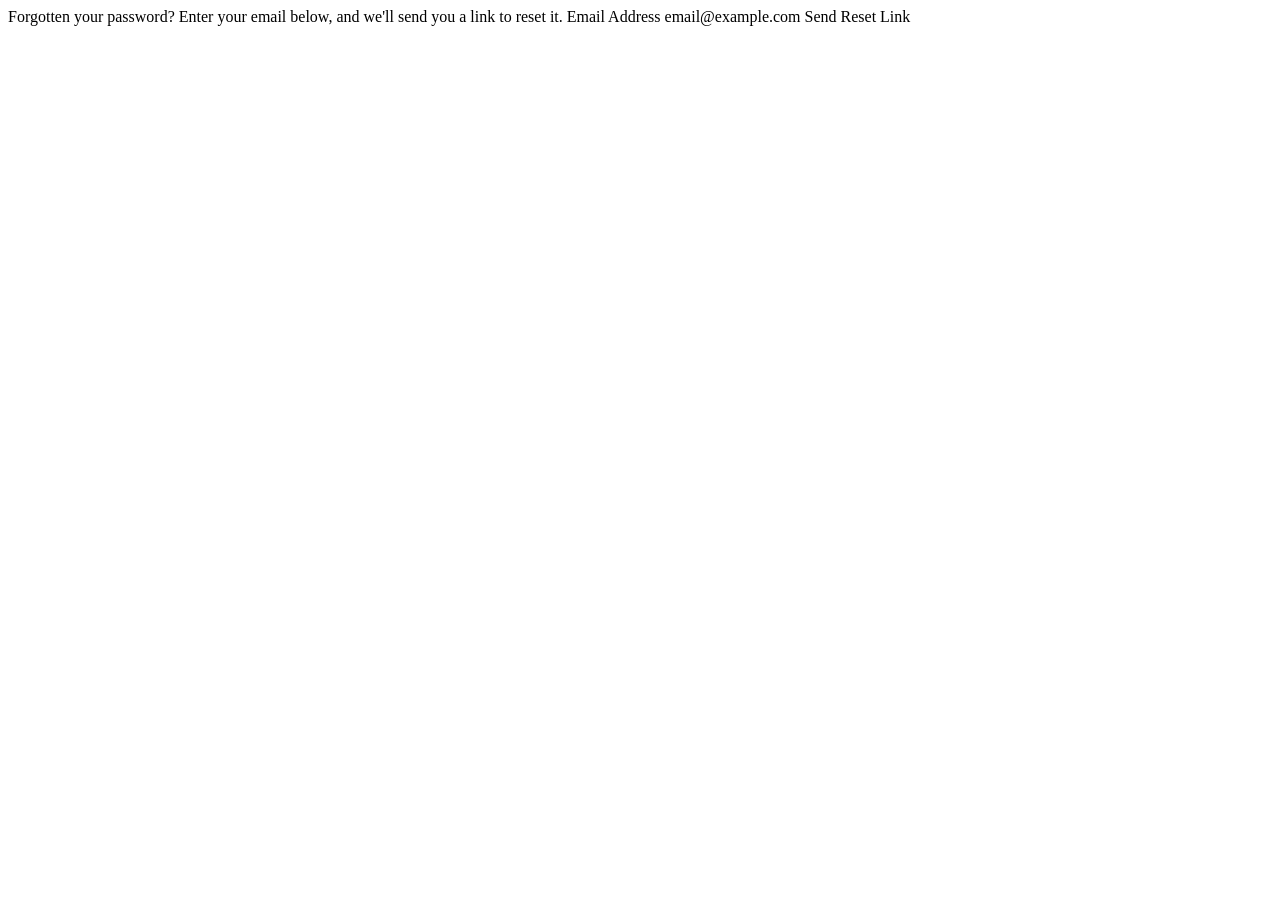
==== auth/forgot-password.html @ c67cafeb "feat: initialize note-taking web app Add initial project structure including authentication pages, m" ====
<!DOCTYPE html>
<html lang="en">
<head>
  <meta charset="UTF-8">
  <meta name="viewport" content="width=device-width, initial-scale=1.0">

  <link rel="icon" type="image/png" sizes="32x32" href="./assets/images/favicon-32x32.png">
  
  <title>Frontend Mentor | Note-taking web app</title>
</head>
<body>

  Forgotten your password?
  Enter your email below, and we'll send you a link to reset it.

  Email Address
  email@example.com

  Send Reset Link

</body>
</html>
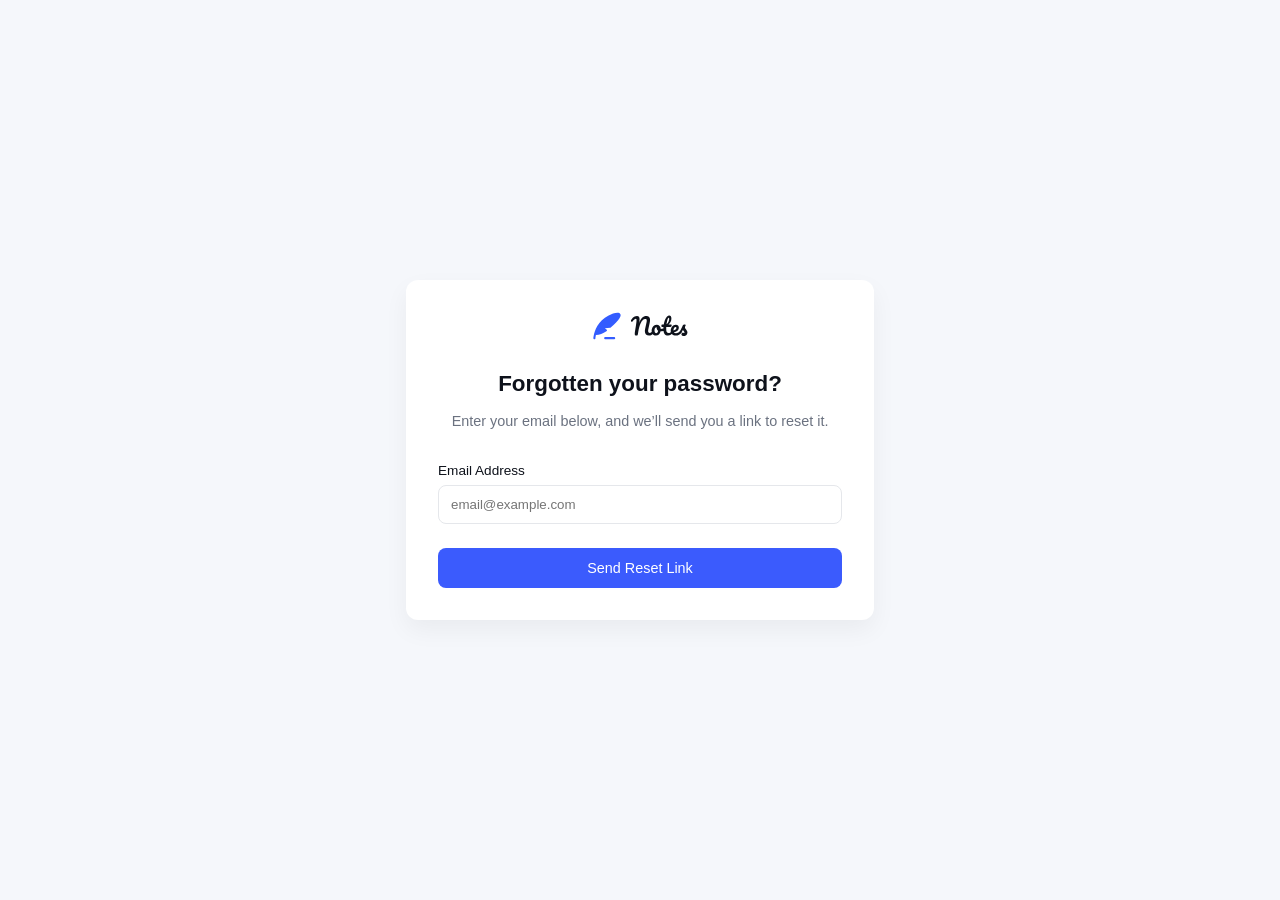
==== commit cf10d35c: "feat: introduce forget password files" ====
--- a/auth/forgot-password.html
+++ b/auth/forgot-password.html
@@ -1,22 +1,45 @@
 <!DOCTYPE html>
 <html lang="en">
-<head>
-  <meta charset="UTF-8">
-  <meta name="viewport" content="width=device-width, initial-scale=1.0">
+  <head>
+    <meta charset="UTF-8" />
+    <meta name="viewport" content="width=device-width, initial-scale=1.0" />
+    <title>Forgot Password | Notes</title>
+    <link rel="stylesheet" href="../css/main.css" />
+  </head>
+  <body class="forgot">
+    <div class="forgot__container">
+      <div class="forgot__card">
+        <div class="forgot__header">
+          <img
+            src="../assets/images/logo.svg"
+            alt="Notes Logo"
+            class="forgot__logo"
+          />
 
-  <link rel="icon" type="image/png" sizes="32x32" href="./assets/images/favicon-32x32.png">
-  
-  <title>Frontend Mentor | Note-taking web app</title>
-</head>
-<body>
+          <h1 class="forgot__title">Forgotten your password?</h1>
+          <p class="forgot__subtitle">
+            Enter your email below, and we’ll send you a link to reset it.
+          </p>
+        </div>
 
-  Forgotten your password?
-  Enter your email below, and we'll send you a link to reset it.
+        <form class="forgot__form" id="forgotForm">
+          <div class="forgot__field">
+            <label class="forgot__label">Email Address</label>
+            <input
+              type="email"
+              class="forgot__input"
+              placeholder="email@example.com"
+              required
+            />
+          </div>
 
-  Email Address
-  email@example.com
+          <button type="submit" class="forgot__button forgot__button--primary">
+            Send Reset Link
+          </button>
+        </form>
+      </div>
+    </div>
 
-  Send Reset Link
-
-</body>
-</html>+    <script src="scripts/main.js"></script>
+  </body>
+</html>
--- a/css/main.css
+++ b/css/main.css
@@ -0,0 +1,656 @@
+/* COLORS */
+/* Neutral Colors */
+/* Blue Colors */
+/* Green Colors */
+/* Red Colors */
+* {
+  box-sizing: border-box;
+}
+
+body {
+  margin: 0;
+  font-family: "Inter", "Noto Serif", sans-serif;
+  background: #f3f5f8;
+  color: #0e121b;
+}
+
+#app {
+  display: flex;
+  height: 100vh;
+  overflow: hidden;
+}
+
+main {
+  flex: 1;
+  padding: 1.5rem 0;
+  display: flex;
+  flex-direction: column;
+}
+
+.layout {
+  flex: 1;
+  display: grid;
+  grid-template-columns: 320px 1fr;
+  padding-top: 1rem;
+  border-top: solid 1px #cacfd8;
+}
+
+.search-bar {
+  display: flex;
+  justify-content: space-between;
+  width: 100%;
+  height: auto;
+  padding: 0.5rem 1rem;
+}
+
+.search-bar p {
+  font-size: 1rem;
+  color: #0e121b;
+  font-weight: 900;
+}
+
+.search-input {
+  width: 100%;
+  padding: 0.7rem 1rem;
+  border-radius: 10px;
+  border: none;
+  font-size: 0.95rem;
+  height: auto;
+  outline: none;
+  background: none;
+}
+
+.section-settings {
+  display: flex;
+  flex-direction: row;
+  gap: 0.5rem;
+  width: 30%;
+}
+
+.section-settings img {
+  cursor: pointer;
+  width: 24px;
+}
+
+.section-settings label {
+  display: flex;
+  border: 1px solid #cacfd8;
+  border-radius: 10px;
+  width: 100%;
+}
+
+@media (min-width: 768px) and (max-width: 1023px) {
+  .layout {
+    display: flex;
+    flex-direction: column;
+  }
+}
+@media (max-width: 767px) {
+  .layout {
+    display: flex;
+    flex-direction: column;
+  }
+}
+.sidebar {
+  width: 260px;
+  padding: 1.5rem;
+  border-right: 1px solid #e5e7eb;
+}
+.sidebar .menu {
+  list-style: none;
+  padding: 0;
+  margin: 0 0 2rem;
+}
+.sidebar .menu li {
+  padding: 0.6rem 0.8rem;
+  border-radius: 6px;
+  cursor: pointer;
+  font-weight: 500;
+  color: #374151;
+}
+.sidebar .menu li:hover {
+  background: #eef2ff;
+}
+.sidebar .menu li.active {
+  background: #335cff;
+  color: #ffffff;
+}
+.sidebar h4 {
+  margin-bottom: 0.5rem;
+  font-size: 0.85rem;
+  color: #6b7280;
+  text-transform: uppercase;
+}
+.sidebar .tags {
+  display: flex;
+  flex-direction: column;
+  flex-wrap: wrap;
+  gap: 0.5rem;
+}
+.sidebar .tags .tag {
+  display: flex;
+  align-items: center;
+  gap: 0.5rem;
+  padding: 0.3rem 0.6rem;
+  border-radius: 6px;
+  font-size: 0.75rem;
+  cursor: pointer;
+}
+.sidebar .tags .tag-icon {
+  align-self: flex-end;
+}
+.sidebar .tags .tag:hover {
+  background: #e5e7eb;
+}
+.sidebar .tags span:hover {
+  background: #335cff;
+  color: #ffffff;
+}
+
+@media (min-width: 768px) and (max-width: 1023px) {
+  .sidebar {
+    display: none;
+  }
+}
+.show-sidebar-tablet .sidebar {
+  display: block !important;
+  width: 100%;
+  position: fixed;
+  top: 0;
+  left: 0;
+  height: 100vh;
+  z-index: 1001;
+  background: #f3f5f8;
+}
+
+.notes-list {
+  display: flex;
+  flex-direction: column;
+  justify-content: flex-start;
+  width: 100%;
+  height: 100vh;
+  padding: 0 1.5rem;
+  overflow-y: auto;
+  border-right: 1px solid #cacfd8;
+  scrollbar-width: none;
+}
+.notes-list #create-note {
+  padding: 1rem;
+  position: sticky;
+  top: 0;
+}
+.notes-list .note-card {
+  padding: 0.75rem;
+  border-radius: 10px;
+  cursor: pointer;
+  margin-top: 0.5rem;
+  transition: background 0.2s ease;
+}
+.notes-list .note-card h4 {
+  margin: 0 0 0.3rem;
+  font-size: 0.95rem;
+}
+.notes-list .note-card small {
+  color: #6b7280;
+  font-size: 0.7rem;
+}
+.notes-list .note-card .tags {
+  margin-bottom: 0.3rem;
+}
+.notes-list .note-card .tags span {
+  font-size: 0.65rem;
+  background: #e5e7eb;
+  padding: 0.2rem 0.4rem;
+  border-radius: 6px;
+  margin-right: 0.3rem;
+}
+.notes-list .note-card:hover {
+  background: #f8fafc;
+}
+.notes-list .note-card.active {
+  background: #eef2ff;
+  border-left: 4px solid #335cff;
+}
+
+@media (min-width: 768px) and (max-width: 1023px) {
+  .notes-list {
+    border-right: none;
+    border-bottom: 1px solid #cacfd8;
+  }
+}
+.note-view-container {
+  width: 100%;
+  display: flex;
+}
+
+.note-view {
+  padding: 1.5rem;
+  display: flex;
+  flex-direction: column;
+  gap: 1rem;
+  width: 70%;
+  border-right: 1px solid #cacfd8;
+}
+.note-view.empty {
+  display: flex;
+  align-items: center;
+  justify-content: center;
+  color: #6b7280;
+  font-size: 0.95rem;
+}
+.note-view .top-note {
+  display: flex;
+  flex-direction: column;
+  gap: 1rem;
+  height: 80%;
+}
+.note-view input,
+.note-view textarea {
+  width: 100%;
+  padding: 0.6rem 0.8rem;
+  border: none;
+  font-size: 0.9rem;
+  background: none;
+}
+.note-view input:focus,
+.note-view textarea:focus {
+  outline: none;
+  border-color: #335cff;
+}
+.note-view #note-title::placeholder {
+  font-size: 1.2rem;
+  font-weight: 900;
+  margin-bottom: 0.5rem;
+  color: #0e121b;
+}
+.note-view .note-tags {
+  display: flex;
+  gap: 3rem;
+}
+.note-view .label-with-icon {
+  display: flex;
+  align-items: center;
+  gap: 0.5rem;
+  font-size: 0.85rem;
+  color: #374151;
+  margin-right: 0.5rem;
+}
+.note-view textarea {
+  resize: none;
+  height: 90%;
+  line-height: 1.6;
+  scrollbar-width: none;
+  background: none;
+}
+.note-view small {
+  display: flex;
+  align-items: center;
+  gap: 0.5rem;
+}
+.note-view small span {
+  padding-left: 1.3rem;
+}
+.note-view .spacer {
+  background: #cacfd8;
+  width: 100%;
+  height: 1px;
+}
+.note-view .actions {
+  display: flex;
+  gap: 0.5rem;
+}
+
+.right-side-bar {
+  width: 30%;
+  padding: 1rem;
+  display: flex;
+}
+.right-side-bar .side-actions {
+  display: flex;
+  flex-direction: column;
+  gap: 1rem;
+}
+.right-side-bar .btn {
+  display: flex;
+  gap: 0.5rem;
+  border-radius: 10px;
+  border: 1px solid gold;
+}
+
+@media (min-width: 768px) and (max-width: 1023px) {
+  .note-view-container {
+    flex-direction: column;
+    height: 80vw;
+  }
+}
+.note-view {
+  width: 100%;
+  border-right: none;
+  border-bottom: 1px solid #cacfd8;
+}
+
+.note-view .top-note {
+  height: 80vw;
+}
+
+.right-side-bar {
+  width: 100%;
+  flex-direction: row;
+  justify-content: center;
+}
+
+@media (max-width: 767px) {
+  .note-view-container {
+    height: 80vw;
+  }
+  .note-view .top-note {
+    height: 80vw;
+  }
+}
+.btn {
+  padding: 0.55rem 1rem;
+  border-radius: 10px;
+  border: none;
+  cursor: pointer;
+  font-size: 0.85rem;
+  font-weight: 500;
+}
+.btn--primary {
+  background: #335cff;
+  color: #ffffff;
+}
+.btn--secondary {
+  background: #e5e7eb;
+  color: #111827;
+}
+.btn--danger {
+  background: #ef4444;
+  color: #ffffff;
+}
+.btn--ghost {
+  background: transparent;
+  color: #6b7280;
+}
+.btn:hover {
+  opacity: 0.9;
+}
+
+.bottom-nav {
+  display: none;
+  position: fixed;
+  bottom: 0;
+  left: 0;
+  right: 0;
+  background: #f3f5f8;
+  border-top: 1px solid #cacfd8;
+  padding: 0.5rem;
+  z-index: 1002;
+}
+.bottom-nav .nav-buttons {
+  display: flex;
+  justify-content: space-around;
+  align-items: center;
+}
+.bottom-nav .nav-btn {
+  display: flex;
+  flex-direction: column;
+  align-items: center;
+  gap: 0.25rem;
+  padding: 0.5rem;
+  border: none;
+  background: none;
+  color: #0e121b;
+  font-size: 0.75rem;
+  cursor: pointer;
+  border-radius: 6px;
+  transition: background 0.2s;
+}
+.bottom-nav .nav-btn img {
+  width: 20px;
+  height: 20px;
+}
+.bottom-nav .nav-btn.active {
+  color: #335cff;
+}
+.bottom-nav .nav-btn:hover {
+  background: #f8fafc;
+}
+.bottom-nav .tags-popup {
+  position: absolute;
+  bottom: 100%;
+  left: 0;
+  right: 0;
+  background: #f3f5f8;
+  border: 1px solid #cacfd8;
+  border-bottom: none;
+  padding: 0.5rem;
+  display: flex;
+  flex-wrap: wrap;
+  gap: 0.5rem;
+  max-height: 200px;
+  overflow-y: auto;
+}
+.bottom-nav .tag-item {
+  padding: 0.25rem 0.5rem;
+  border: 1px solid #cacfd8;
+  border-radius: 6px;
+  background: none;
+  cursor: pointer;
+  font-size: 0.75rem;
+}
+.bottom-nav .tag-item:hover {
+  background: #eef2ff;
+}
+
+@media (max-width: 1023px) {
+  .bottom-nav {
+    display: block;
+  }
+}
+* {
+  box-sizing: border-box;
+  font-family: "Inter", sans-serif;
+}
+
+.login {
+  background-color: #f3f5f8;
+  min-height: 100vh;
+  display: flex;
+  justify-content: center;
+  align-items: center;
+}
+.login__container {
+  width: 100%;
+  max-width: 500px;
+  padding: 1rem;
+}
+.login__card {
+  background: #fff;
+  padding: 2rem;
+  border-radius: 12px;
+  box-shadow: 0 10px 25px rgba(0, 0, 0, 0.05);
+}
+.login__header {
+  text-align: center;
+  margin-bottom: 2rem;
+}
+.login__logo {
+  margin-bottom: 0.5rem;
+}
+.login__title {
+  margin: 0;
+  font-size: 1.5rem;
+}
+.login__subtitle {
+  color: #6b7280;
+  font-size: 0.9rem;
+}
+.login__field {
+  margin-bottom: 1.2rem;
+}
+.login__label {
+  display: block;
+  font-size: 0.85rem;
+  margin-bottom: 0.4rem;
+}
+.login__input {
+  width: 100%;
+  padding: 0.7rem 0.75rem;
+  border-radius: 8px;
+  border: 1px solid #cacfd8;
+  outline: none;
+}
+.login__input:focus {
+  border-color: red;
+}
+.login__password-header {
+  display: flex;
+  justify-content: space-between;
+  align-items: center;
+}
+.login__forgot {
+  font-size: 0.8rem;
+  color: #3b5bfd;
+  text-decoration: none;
+}
+.login__password-wrapper {
+  position: relative;
+}
+.login__toggle {
+  position: absolute;
+  right: 10px;
+  top: 50%;
+  transform: translateY(-50%);
+  background: none;
+  border: none;
+  cursor: pointer;
+  font-size: 1rem;
+}
+.login__button {
+  width: 100%;
+  padding: 0.75rem;
+  border-radius: 8px;
+  border: 1px solid #e5e7eb;
+  cursor: pointer;
+  font-size: 0.9rem;
+  margin-bottom: 1rem;
+}
+.login__button--primary {
+  background-color: #3b5bfd;
+  color: #fff;
+  border: none;
+}
+.login__button--google {
+  display: flex;
+  align-items: center;
+  justify-content: center;
+  gap: 0.5rem;
+  background: #fff;
+}
+.login__google-icon {
+  font-weight: bold;
+}
+.login__divider {
+  text-align: center;
+  margin: 0.2rem 0;
+  font-size: 0.8rem;
+  background: #cacfd8;
+}
+.login__divider span {
+  background: #f5f7fb;
+  padding: 0 0.5rem;
+  position: relative;
+  top: -0.7rem;
+}
+.login__divider::before {
+  content: "";
+  display: block;
+  border-top: 1px solid #e5e7eb;
+  width: 100%;
+  position: relative;
+  top: -0.5rem;
+  z-index: -1;
+}
+.login__divider__down {
+  text-align: center;
+  margin: 1.5rem 0;
+  font-size: 0.8rem;
+  color: #6b7280;
+}
+.login__footer {
+  text-align: center;
+  font-size: 0.85rem;
+}
+.login__signup {
+  color: #3b5bfd;
+  text-decoration: none;
+  font-weight: 500;
+}
+
+.forgot {
+  min-height: 100vh;
+  background-color: #f5f7fb;
+  display: flex;
+  justify-content: center;
+  align-items: center;
+}
+.forgot__container {
+  width: 100%;
+  max-width: 500px;
+  padding: 1rem;
+}
+.forgot__card {
+  background: #fff;
+  padding: 2rem;
+  border-radius: 12px;
+  box-shadow: 0 10px 25px rgba(0, 0, 0, 0.05);
+  text-align: center;
+}
+.forgot__header {
+  margin-bottom: 2rem;
+}
+.forgot__logo {
+  margin-bottom: 0.75rem;
+}
+.forgot__title {
+  font-size: 1.4rem;
+  margin-bottom: 0.5rem;
+}
+.forgot__subtitle {
+  font-size: 0.9rem;
+  color: #6b7280;
+  line-height: 1.4;
+}
+.forgot__field {
+  margin-bottom: 1.5rem;
+  text-align: left;
+}
+.forgot__label {
+  display: block;
+  font-size: 0.85rem;
+  margin-bottom: 0.4rem;
+}
+.forgot__input {
+  width: 100%;
+  padding: 0.7rem 0.75rem;
+  border-radius: 8px;
+  border: 1px solid #e5e7eb;
+  outline: none;
+}
+.forgot__input:focus {
+  border-color: #3b5bfd;
+}
+.forgot__button {
+  width: 100%;
+  padding: 0.75rem;
+  border-radius: 8px;
+  font-size: 0.9rem;
+  cursor: pointer;
+  border: none;
+}
+.forgot__button--primary {
+  background-color: #3b5bfd;
+  color: #fff;
+}
+
+/*# sourceMappingURL=main.css.map */
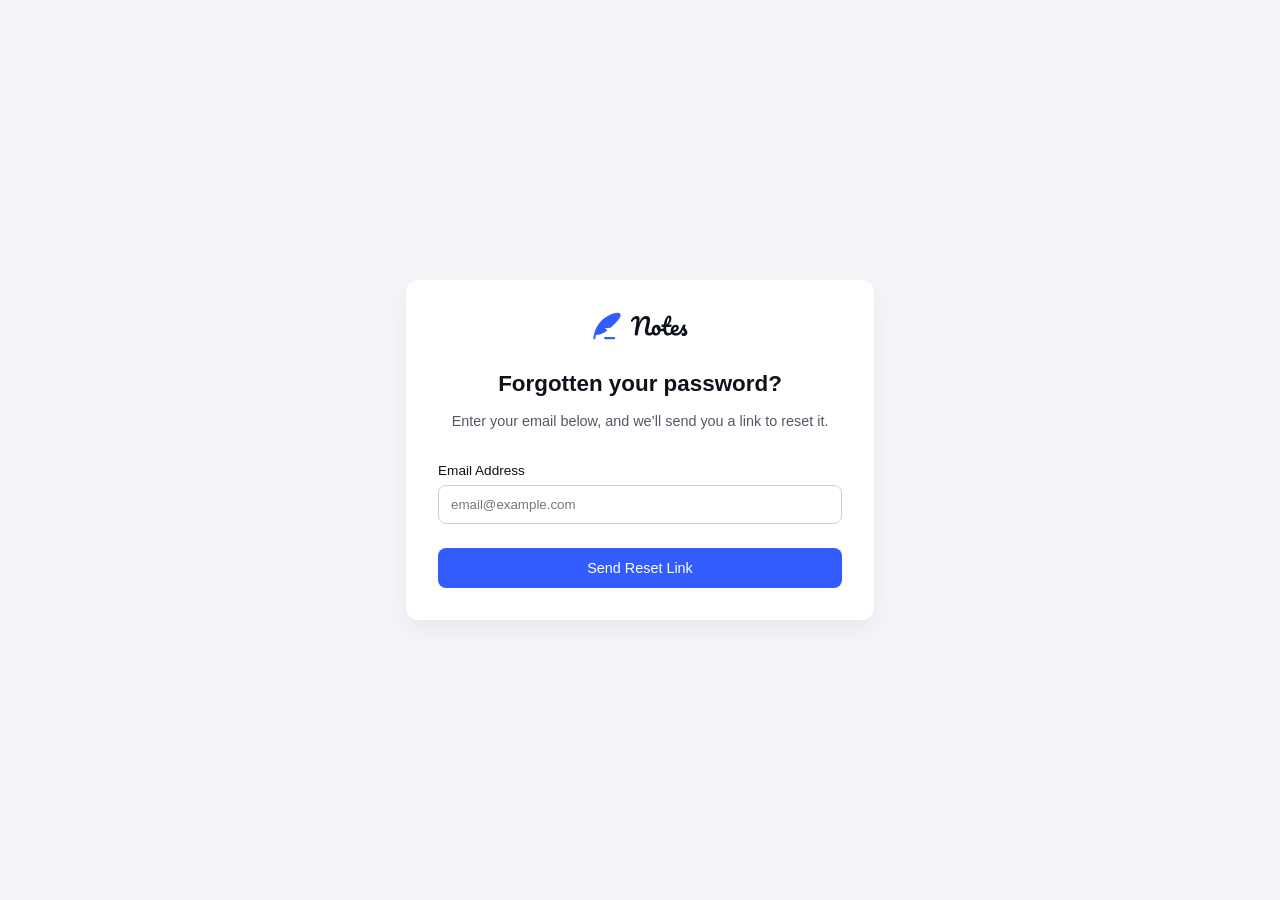
==== commit 39f15a4e: "feat: introduce reset-password html and css files" ====
--- a/auth/forgot-password.html
+++ b/auth/forgot-password.html
@@ -39,7 +39,5 @@
         </form>
       </div>
     </div>
-
-    <script src="scripts/main.js"></script>
   </body>
 </html>
--- a/css/main.css
+++ b/css/main.css
@@ -482,7 +482,7 @@
   font-size: 1.5rem;
 }
 .login__subtitle {
-  color: #6b7280;
+  color: #525866;
   font-size: 0.9rem;
 }
 .login__field {
@@ -510,7 +510,7 @@
 }
 .login__forgot {
   font-size: 0.8rem;
-  color: #3b5bfd;
+  color: #335cff;
   text-decoration: none;
 }
 .login__password-wrapper {
@@ -536,7 +536,7 @@
   margin-bottom: 1rem;
 }
 .login__button--primary {
-  background-color: #3b5bfd;
+  background-color: #335cff;
   color: #fff;
   border: none;
 }
@@ -565,7 +565,7 @@
 .login__divider::before {
   content: "";
   display: block;
-  border-top: 1px solid #e5e7eb;
+  border-top: 1px solid #cacfd8;
   width: 100%;
   position: relative;
   top: -0.5rem;
@@ -575,21 +575,21 @@
   text-align: center;
   margin: 1.5rem 0;
   font-size: 0.8rem;
-  color: #6b7280;
+  color: #cacfd8;
 }
 .login__footer {
   text-align: center;
   font-size: 0.85rem;
 }
 .login__signup {
-  color: #3b5bfd;
+  color: #335cff;
   text-decoration: none;
   font-weight: 500;
 }
 
 .forgot {
   min-height: 100vh;
-  background-color: #f5f7fb;
+  background-color: #f3f5f8;
   display: flex;
   justify-content: center;
   align-items: center;
@@ -618,7 +618,7 @@
 }
 .forgot__subtitle {
   font-size: 0.9rem;
-  color: #6b7280;
+  color: #525866;
   line-height: 1.4;
 }
 .forgot__field {
@@ -634,11 +634,11 @@
   width: 100%;
   padding: 0.7rem 0.75rem;
   border-radius: 8px;
-  border: 1px solid #e5e7eb;
+  border: 1px solid #cacfd8;
   outline: none;
 }
 .forgot__input:focus {
-  border-color: #3b5bfd;
+  border-color: #335cff;
 }
 .forgot__button {
   width: 100%;
@@ -649,8 +649,100 @@
   border: none;
 }
 .forgot__button--primary {
-  background-color: #3b5bfd;
+  background-color: #335cff;
   color: #fff;
 }
 
+.reset {
+  min-height: 100vh;
+  background-color: #f3f5f8;
+  display: flex;
+  align-items: center;
+  justify-content: center;
+}
+.reset__container {
+  width: 100%;
+  max-width: 500px;
+  padding: 1rem;
+}
+.reset__card {
+  background: #fff;
+  padding: 2rem;
+  border-radius: 12px;
+  box-shadow: 0 10px 25px rgba(0, 0, 0, 0.05);
+}
+.reset__header {
+  text-align: center;
+  margin-bottom: 2rem;
+}
+.reset__logo {
+  margin-bottom: 0.75rem;
+}
+.reset__title {
+  font-size: 1.4rem;
+  margin-bottom: 0.4rem;
+}
+.reset__subtitle {
+  font-size: 0.9rem;
+  color: #525866;
+}
+.reset__field {
+  margin-bottom: 1.4rem;
+}
+.reset__label {
+  display: block;
+  font-size: 0.85rem;
+  margin-bottom: 0.4rem;
+}
+.reset__input-wrapper {
+  position: relative;
+}
+.reset__input {
+  width: 100%;
+  padding: 0.7rem 0.75rem;
+  border-radius: 8px;
+  border: 1px solid #cacfd8;
+  outline: none;
+}
+.reset__input:focus {
+  border-color: #335cff;
+}
+.reset__input--error {
+  border-color: #ef4444;
+}
+.reset__toggle {
+  position: absolute;
+  top: 50%;
+  right: 10px;
+  transform: translateY(-50%);
+  background: none;
+  border: none;
+  cursor: pointer;
+}
+.reset__hint {
+  font-size: 0.75rem;
+  color: #525866;
+  margin-top: 0.4rem;
+  display: flex;
+  align-items: center;
+  gap: 0.3rem;
+}
+.reset__hint img {
+  width: 20px;
+  filter: brightness(0) saturate(100%) invert(34%) sepia(9%) saturate(392%)
+    hue-rotate(314deg) brightness(96%) contrast(88%);
+}
+.reset__button {
+  width: 100%;
+  padding: 0.75rem;
+  border-radius: 8px;
+  font-size: 0.9rem;
+  border: none;
+  cursor: pointer;
+}
+.reset__button--primary {
+  background-color: #335cff;
+  color: #fff;
+}
+
 /*# sourceMappingURL=main.css.map */
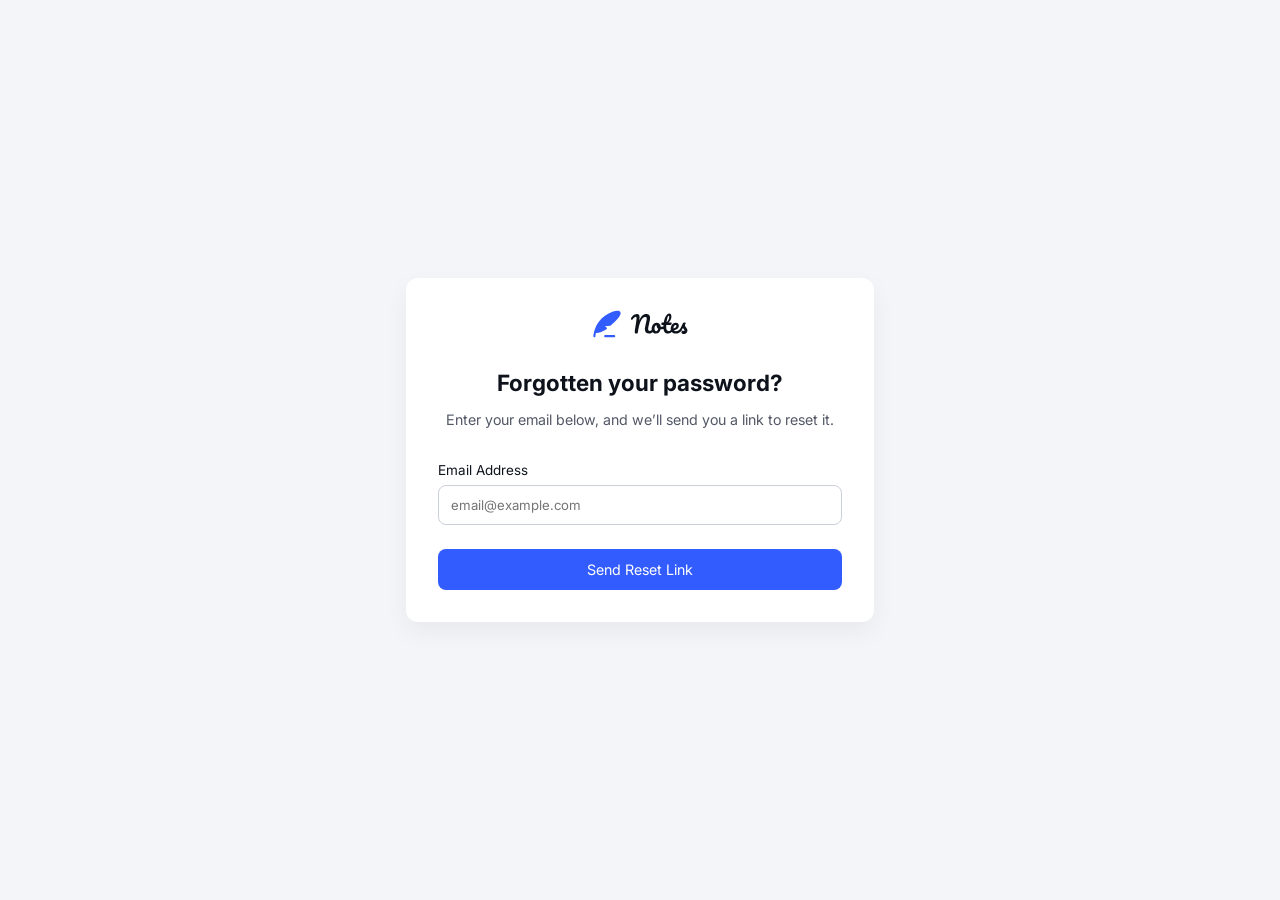
==== commit 0ab05024: "feat: implement theme management and logo updates - Add theme management functionality for authentic" ====
--- a/auth/forgot-password.html
+++ b/auth/forgot-password.html
@@ -5,6 +5,7 @@
     <meta name="viewport" content="width=device-width, initial-scale=1.0" />
     <title>Forgot Password | Notes</title>
     <link rel="stylesheet" href="../css/main.css" />
+    <script src="./script/auth.js" defer></script>
   </head>
   <body class="forgot">
     <div class="forgot__container">
--- a/css/main.css
+++ b/css/main.css
@@ -1,17 +1,197 @@
+@font-face {
+  font-family: "Inter";
+  src: url(../assets/fonts/inter/static/Inter_18pt-Regular.ttf) format("truetype");
+  font-weight: 400;
+  font-style: normal;
+  font-display: swap;
+}
+@font-face {
+  font-family: "Inter";
+  src: url(../assets/fonts/inter/static/Inter_18pt-Medium.ttf) format("truetype");
+  font-weight: 500;
+  font-style: normal;
+  font-display: swap;
+}
+@font-face {
+  font-family: "Inter";
+  src: url(../assets/fonts/inter/static/Inter_18pt-SemiBold.ttf) format("truetype");
+  font-weight: 600;
+  font-style: normal;
+  font-display: swap;
+}
+@font-face {
+  font-family: "Inter";
+  src: url(../assets/fonts/inter/static/Inter_18pt-Bold.ttf) format("truetype");
+  font-weight: 700;
+  font-style: normal;
+  font-display: swap;
+}
+@font-face {
+  font-family: "Noto Serif";
+  src: url(../assets/fonts/noto-serif/static/NotoSerif-Regular.ttf) format("truetype");
+  font-weight: 400;
+  font-style: normal;
+  font-display: swap;
+}
+@font-face {
+  font-family: "Noto Serif";
+  src: url(../assets/fonts/noto-serif/static/NotoSerif-Medium.ttf) format("truetype");
+  font-weight: 500;
+  font-style: normal;
+  font-display: swap;
+}
+@font-face {
+  font-family: "Noto Serif";
+  src: url(../assets/fonts/noto-serif/static/NotoSerif-SemiBold.ttf) format("truetype");
+  font-weight: 600;
+  font-style: normal;
+  font-display: swap;
+}
+@font-face {
+  font-family: "Noto Serif";
+  src: url(../assets/fonts/noto-serif/static/NotoSerif-Bold.ttf) format("truetype");
+  font-weight: 700;
+  font-style: normal;
+  font-display: swap;
+}
+@font-face {
+  font-family: "Source Code Pro";
+  src: url(../assets/fonts/source-code-pro/static/SourceCodePro-Regular.ttf) format("truetype");
+  font-weight: 400;
+  font-style: normal;
+  font-display: swap;
+}
+@font-face {
+  font-family: "Source Code Pro";
+  src: url(../assets/fonts/source-code-pro/static/SourceCodePro-Medium.ttf) format("truetype");
+  font-weight: 500;
+  font-style: normal;
+  font-display: swap;
+}
+@font-face {
+  font-family: "Source Code Pro";
+  src: url(../assets/fonts/source-code-pro/static/SourceCodePro-SemiBold.ttf) format("truetype");
+  font-weight: 600;
+  font-style: normal;
+  font-display: swap;
+}
+@font-face {
+  font-family: "Source Code Pro";
+  src: url(../assets/fonts/source-code-pro/static/SourceCodePro-Bold.ttf) format("truetype");
+  font-weight: 700;
+  font-style: normal;
+  font-display: swap;
+}
 /* COLORS */
 /* Neutral Colors */
 /* Blue Colors */
 /* Green Colors */
 /* Red Colors */
+:root {
+  --color-background: #f3f5f8;
+  --color-foreground: #0e121b;
+  --color-border: #cacfd8;
+  --color-border-light: #e0e4ea;
+  --color-active-border: #0e121b;
+  --color-hover: #f5f7fa;
+  --color-primary: #335cff;
+  --color-primary-hover: #2547d0;
+  --color-ring: #99a0ae;
+  --color-separator: #e0e4ea;
+  --color-surface: #ffffff;
+  --icon-invert: 0;
+}
+
+[data-theme=light],
+html[data-theme=light] {
+  --color-background: #f3f5f8;
+  --color-foreground: #0e121b;
+  --color-border: #cacfd8;
+  --color-border-light: #e0e4ea;
+  --color-active-border: #0e121b;
+  --color-hover: #f5f7fa;
+  --color-primary: #335cff;
+  --color-primary-hover: #2547d0;
+  --color-ring: #99a0ae;
+  --color-separator: #e0e4ea;
+  --color-surface: #ffffff;
+  --icon-invert: 0;
+}
+
+[data-theme=dark],
+html[data-theme=dark] {
+  --color-background: #191b25;
+  --color-foreground: #ffffff;
+  --color-border: #525866;
+  --color-border-light: #2b303b;
+  --color-active-border: #ffffff;
+  --color-hover: #232530;
+  --color-primary: #335cff;
+  --color-primary-hover: #2547d0;
+  --color-ring: #525866;
+  --color-separator: #2b303b;
+  --color-surface: #232530;
+  --icon-invert: 1;
+}
+
+[data-theme=system],
+html[data-theme=system] {
+  --color-background: #f3f5f8;
+  --color-foreground: #0e121b;
+  --color-border: #cacfd8;
+  --color-border-light: #e0e4ea;
+  --color-active-border: #0e121b;
+  --color-hover: #f5f7fa;
+  --color-primary: #335cff;
+  --color-primary-hover: #2547d0;
+  --color-ring: #99a0ae;
+  --color-separator: #e0e4ea;
+  --color-surface: #ffffff;
+  --icon-invert: 0;
+}
+@media (prefers-color-scheme: dark) {
+  [data-theme=system],
+  html[data-theme=system] {
+    --color-background: #191b25;
+    --color-foreground: #ffffff;
+    --color-border: #525866;
+    --color-border-light: #2b303b;
+    --color-active-border: #ffffff;
+    --color-hover: #232530;
+    --color-primary: #335cff;
+    --color-primary-hover: #2547d0;
+    --color-ring: #525866;
+    --color-separator: #2b303b;
+    --color-surface: #232530;
+    --icon-invert: 1;
+  }
+}
+
 * {
   box-sizing: border-box;
 }
 
 body {
   margin: 0;
-  font-family: "Inter", "Noto Serif", sans-serif;
-  background: #f3f5f8;
-  color: #0e121b;
+  font-family: "Inter", sans-serif;
+  background-color: var(--color-background);
+  color: var(--color-foreground);
+  transition: background-color 0.3s ease, color 0.3s ease;
+}
+
+html[data-font=Inter] *,
+html[data-font=Inter] {
+  font-family: "Inter", sans-serif !important;
+}
+
+html[data-font="Noto Serif"] *,
+html[data-font="Noto Serif"] {
+  font-family: "Noto Serif", serif !important;
+}
+
+html[data-font="Source Code Pro"] *,
+html[data-font="Source Code Pro"] {
+  font-family: "Source Code Pro", monospace !important;
 }
 
 #app {
@@ -32,7 +212,14 @@
   display: grid;
   grid-template-columns: 320px 1fr;
   padding-top: 1rem;
-  border-top: solid 1px #cacfd8;
+  border-top: solid 1px var(--color-border);
+  overflow-y: auto;
+}
+
+.layout:has(.settings) {
+  grid-template-columns: 1fr;
+  padding: 0;
+  border-top: none;
 }
 
 .search-bar {
@@ -45,19 +232,21 @@
 
 .search-bar p {
   font-size: 1rem;
-  color: #0e121b;
+  color: var(--color-foreground);
   font-weight: 900;
 }
 
 .search-input {
   width: 100%;
-  padding: 0.7rem 1rem;
   border-radius: 10px;
   border: none;
   font-size: 0.95rem;
   height: auto;
   outline: none;
-  background: none;
+  background: transparent;
+}
+.search-input:focus {
+  outline: none;
 }
 
 .section-settings {
@@ -70,11 +259,32 @@
 .section-settings img {
   cursor: pointer;
   width: 24px;
+  filter: brightness(0) saturate(100%) invert(var(--icon-invert, 0));
+  transition: filter 0.3s ease;
+}
+
+.logo,
+.login__logo,
+.forgot__logo,
+.reset__logo {
+  transition: opacity 0.3s ease;
+  filter: none !important;
+}
+
+img[src$=".svg"]:not(.logo):not([class*=logo]),
+img[src*=icon-]:not(.logo):not([class*=logo]) {
+  filter: brightness(0) saturate(100%) invert(var(--icon-invert, 0));
+  transition: filter 0.3s ease;
+}
+
+.search-bar img:not(.logo):not([class*=logo]) {
+  filter: brightness(0) saturate(100%) invert(var(--icon-invert, 0));
+  transition: filter 0.3s ease;
 }
 
 .section-settings label {
   display: flex;
-  border: 1px solid #cacfd8;
+  border: 1px solid var(--color-border);
   border-radius: 10px;
   width: 100%;
 }
@@ -94,7 +304,16 @@
 .sidebar {
   width: 260px;
   padding: 1.5rem;
-  border-right: 1px solid #e5e7eb;
+  border-right: 1px solid var(--color-border-light);
+  background-color: var(--color-background);
+}
+.sidebar .logo {
+  transition: opacity 0.3s ease;
+  filter: none !important;
+}
+.sidebar .tag-icon {
+  filter: brightness(0) saturate(100%) invert(var(--icon-invert, 0));
+  transition: filter 0.3s ease;
 }
 .sidebar .menu {
   list-style: none;
@@ -106,19 +325,21 @@
   border-radius: 6px;
   cursor: pointer;
   font-weight: 500;
-  color: #374151;
+  color: var(--color-foreground);
+  transition: background-color 0.2s ease;
 }
 .sidebar .menu li:hover {
-  background: #eef2ff;
+  background: var(--color-hover);
 }
 .sidebar .menu li.active {
-  background: #335cff;
-  color: #ffffff;
+  background: var(--color-primary);
+  color: var(--color-surface);
 }
 .sidebar h4 {
   margin-bottom: 0.5rem;
   font-size: 0.85rem;
-  color: #6b7280;
+  color: var(--color-foreground);
+  opacity: 0.7;
   text-transform: uppercase;
 }
 .sidebar .tags {
@@ -135,16 +356,17 @@
   border-radius: 6px;
   font-size: 0.75rem;
   cursor: pointer;
+  color: var(--color-foreground);
 }
 .sidebar .tags .tag-icon {
   align-self: flex-end;
 }
 .sidebar .tags .tag:hover {
-  background: #e5e7eb;
+  background: var(--color-hover);
 }
 .sidebar .tags span:hover {
-  background: #335cff;
-  color: #ffffff;
+  background: var(--color-primary);
+  color: var(--color-surface);
 }
 
 @media (min-width: 768px) and (max-width: 1023px) {
@@ -160,7 +382,7 @@
   left: 0;
   height: 100vh;
   z-index: 1001;
-  background: #f3f5f8;
+  background: var(--color-background);
 }
 
 .notes-list {
@@ -171,8 +393,9 @@
   height: 100vh;
   padding: 0 1.5rem;
   overflow-y: auto;
-  border-right: 1px solid #cacfd8;
+  border-right: 1px solid var(--color-border);
   scrollbar-width: none;
+  background-color: var(--color-background);
 }
 .notes-list #create-note {
   padding: 1rem;
@@ -184,14 +407,17 @@
   border-radius: 10px;
   cursor: pointer;
   margin-top: 0.5rem;
-  transition: background 0.2s ease;
+  transition: background-color 0.2s ease;
+  color: var(--color-foreground);
 }
 .notes-list .note-card h4 {
   margin: 0 0 0.3rem;
   font-size: 0.95rem;
+  color: var(--color-foreground);
 }
 .notes-list .note-card small {
-  color: #6b7280;
+  color: var(--color-foreground);
+  opacity: 0.6;
   font-size: 0.7rem;
 }
 .notes-list .note-card .tags {
@@ -199,23 +425,24 @@
 }
 .notes-list .note-card .tags span {
   font-size: 0.65rem;
-  background: #e5e7eb;
+  background: var(--color-separator);
+  color: var(--color-foreground);
   padding: 0.2rem 0.4rem;
   border-radius: 6px;
   margin-right: 0.3rem;
 }
 .notes-list .note-card:hover {
-  background: #f8fafc;
+  background: var(--color-hover);
 }
 .notes-list .note-card.active {
-  background: #eef2ff;
-  border-left: 4px solid #335cff;
+  background: var(--color-hover);
+  border-left: 4px solid var(--color-primary);
 }
 
 @media (min-width: 768px) and (max-width: 1023px) {
   .notes-list {
     border-right: none;
-    border-bottom: 1px solid #cacfd8;
+    border-bottom: 1px solid var(--color-border);
   }
 }
 .note-view-container {
@@ -229,13 +456,15 @@
   flex-direction: column;
   gap: 1rem;
   width: 70%;
-  border-right: 1px solid #cacfd8;
+  border-right: 1px solid var(--color-border);
+  background-color: var(--color-background);
 }
 .note-view.empty {
   display: flex;
   align-items: center;
   justify-content: center;
-  color: #6b7280;
+  color: var(--color-foreground);
+  opacity: 0.6;
   font-size: 0.95rem;
 }
 .note-view .top-note {
@@ -251,17 +480,19 @@
   border: none;
   font-size: 0.9rem;
   background: none;
+  color: var(--color-foreground);
 }
 .note-view input:focus,
 .note-view textarea:focus {
   outline: none;
-  border-color: #335cff;
+  border-color: var(--color-primary);
 }
 .note-view #note-title::placeholder {
   font-size: 1.2rem;
   font-weight: 900;
   margin-bottom: 0.5rem;
-  color: #0e121b;
+  color: var(--color-foreground);
+  opacity: 0.5;
 }
 .note-view .note-tags {
   display: flex;
@@ -272,8 +503,16 @@
   align-items: center;
   gap: 0.5rem;
   font-size: 0.85rem;
-  color: #374151;
+  color: var(--color-foreground);
   margin-right: 0.5rem;
+}
+.note-view .label-with-icon img {
+  filter: brightness(0) saturate(100%) invert(var(--icon-invert, 0));
+  transition: filter 0.3s ease;
+}
+.note-view small img {
+  filter: brightness(0) saturate(100%) invert(var(--icon-invert, 0));
+  transition: filter 0.3s ease;
 }
 .note-view textarea {
   resize: none;
@@ -281,17 +520,24 @@
   line-height: 1.6;
   scrollbar-width: none;
   background: none;
+  color: var(--color-foreground);
+}
+.note-view textarea::placeholder {
+  color: var(--color-foreground);
+  opacity: 0.5;
 }
 .note-view small {
   display: flex;
   align-items: center;
   gap: 0.5rem;
+  color: var(--color-foreground);
+  opacity: 0.6;
 }
 .note-view small span {
   padding-left: 1.3rem;
 }
 .note-view .spacer {
-  background: #cacfd8;
+  background: var(--color-border);
   width: 100%;
   height: 1px;
 }
@@ -326,7 +572,7 @@
 .note-view {
   width: 100%;
   border-right: none;
-  border-bottom: 1px solid #cacfd8;
+  border-bottom: 1px solid var(--color-border);
 }
 
 .note-view .top-note {
@@ -354,22 +600,24 @@
   cursor: pointer;
   font-size: 0.85rem;
   font-weight: 500;
+  transition: all 0.2s ease;
 }
 .btn--primary {
-  background: #335cff;
-  color: #ffffff;
+  background: var(--color-primary);
+  color: var(--color-surface);
 }
 .btn--secondary {
-  background: #e5e7eb;
-  color: #111827;
+  background: var(--color-separator);
+  color: var(--color-foreground);
 }
 .btn--danger {
   background: #ef4444;
-  color: #ffffff;
+  color: var(--color-surface);
 }
 .btn--ghost {
   background: transparent;
-  color: #6b7280;
+  color: var(--color-foreground);
+  opacity: 0.7;
 }
 .btn:hover {
   opacity: 0.9;
@@ -381,8 +629,8 @@
   bottom: 0;
   left: 0;
   right: 0;
-  background: #f3f5f8;
-  border-top: 1px solid #cacfd8;
+  background: var(--color-background);
+  border-top: 1px solid var(--color-border);
   padding: 0.5rem;
   z-index: 1002;
 }
@@ -399,29 +647,31 @@
   padding: 0.5rem;
   border: none;
   background: none;
-  color: #0e121b;
+  color: var(--color-foreground);
   font-size: 0.75rem;
   cursor: pointer;
   border-radius: 6px;
-  transition: background 0.2s;
+  transition: background-color 0.2s ease;
 }
 .bottom-nav .nav-btn img {
   width: 20px;
   height: 20px;
+  filter: brightness(0) saturate(100%) invert(var(--icon-invert, 0));
+  transition: filter 0.3s ease;
 }
 .bottom-nav .nav-btn.active {
-  color: #335cff;
+  color: var(--color-primary);
 }
 .bottom-nav .nav-btn:hover {
-  background: #f8fafc;
+  background: var(--color-hover);
 }
 .bottom-nav .tags-popup {
   position: absolute;
   bottom: 100%;
   left: 0;
   right: 0;
-  background: #f3f5f8;
-  border: 1px solid #cacfd8;
+  background: var(--color-background);
+  border: 1px solid var(--color-border);
   border-bottom: none;
   padding: 0.5rem;
   display: flex;
@@ -432,14 +682,16 @@
 }
 .bottom-nav .tag-item {
   padding: 0.25rem 0.5rem;
-  border: 1px solid #cacfd8;
+  border: 1px solid var(--color-border);
   border-radius: 6px;
   background: none;
   cursor: pointer;
   font-size: 0.75rem;
+  color: var(--color-foreground);
+  transition: background-color 0.2s ease;
 }
 .bottom-nav .tag-item:hover {
-  background: #eef2ff;
+  background: var(--color-hover);
 }
 
 @media (max-width: 1023px) {
@@ -449,11 +701,22 @@
 }
 * {
   box-sizing: border-box;
-  font-family: "Inter", sans-serif;
+  font-family: "Inter", "Noto Serif", "Source Code Pro", sans-serif;
+}
+
+input:hover {
+  background: #f5f7fa;
+  cursor: pointer;
+}
+
+input:focus {
+  border-color: #335cff;
+  outline: 2px solid #525866;
+  outline-offset: 2px;
 }
 
 .login {
-  background-color: #f3f5f8;
+  background-color: var(--color-background);
   min-height: 100vh;
   display: flex;
   justify-content: center;
@@ -465,10 +728,11 @@
   padding: 1rem;
 }
 .login__card {
-  background: #fff;
+  background: var(--color-surface);
   padding: 2rem;
   border-radius: 12px;
   box-shadow: 0 10px 25px rgba(0, 0, 0, 0.05);
+  color: var(--color-foreground);
 }
 .login__header {
   text-align: center;
@@ -476,10 +740,13 @@
 }
 .login__logo {
   margin-bottom: 0.5rem;
+  transition: opacity 0.3s ease;
+  filter: none !important;
 }
 .login__title {
   margin: 0;
   font-size: 1.5rem;
+  color: var(--color-foreground);
 }
 .login__subtitle {
   color: #525866;
@@ -492,26 +759,26 @@
   display: block;
   font-size: 0.85rem;
   margin-bottom: 0.4rem;
+  color: var(--color-foreground);
 }
 .login__input {
   width: 100%;
   padding: 0.7rem 0.75rem;
   border-radius: 8px;
-  border: 1px solid #cacfd8;
-  outline: none;
-}
-.login__input:focus {
-  border-color: red;
+  border: 1px solid var(--color-border);
+  background-color: var(--color-surface);
+  color: var(--color-foreground);
 }
 .login__password-header {
   display: flex;
   justify-content: space-between;
   align-items: center;
+  margin-bottom: 0.5rem;
 }
 .login__forgot {
   font-size: 0.8rem;
-  color: #335cff;
-  text-decoration: none;
+  color: #525866;
+  text-decoration: underline;
 }
 .login__password-wrapper {
   position: relative;
@@ -526,19 +793,33 @@
   cursor: pointer;
   font-size: 1rem;
 }
+.login__toggle img {
+  filter: brightness(0) saturate(100%) invert(var(--icon-invert, 0));
+  transition: filter 0.3s ease;
+}
 .login__button {
   width: 100%;
   padding: 0.75rem;
   border-radius: 8px;
-  border: 1px solid #e5e7eb;
+  border: 1px solid var(--color-border);
   cursor: pointer;
   font-size: 0.9rem;
   margin-bottom: 1rem;
+  background-color: var(--color-surface);
+  color: var(--color-foreground);
 }
 .login__button--primary {
-  background-color: #335cff;
-  color: #fff;
+  background-color: var(--color-primary);
+  color: var(--color-surface);
   border: none;
+}
+.login__button--primary:hover {
+  background-color: var(--color-primary-hover);
+}
+.login__button--primary:focus {
+  border-color: #335cff;
+  outline: 2px solid #525866;
+  outline-offset: 2px;
 }
 .login__button--google {
   display: flex;
@@ -547,25 +828,33 @@
   gap: 0.5rem;
   background: #fff;
 }
+.login__button--google:hover {
+  background: #f5f7fa;
+}
 .login__google-icon {
   font-weight: bold;
+}
+.login__google-icon img {
+  filter: brightness(0) saturate(100%) invert(var(--icon-invert, 0));
+  transition: filter 0.3s ease;
 }
 .login__divider {
   text-align: center;
   margin: 0.2rem 0;
   font-size: 0.8rem;
-  background: #cacfd8;
+  background: var(--color-border);
 }
 .login__divider span {
-  background: #f5f7fb;
+  background: var(--color-background);
   padding: 0 0.5rem;
   position: relative;
   top: -0.7rem;
+  color: var(--color-foreground);
 }
 .login__divider::before {
   content: "";
   display: block;
-  border-top: 1px solid #cacfd8;
+  border-top: 1px solid var(--color-border);
   width: 100%;
   position: relative;
   top: -0.5rem;
@@ -575,21 +864,21 @@
   text-align: center;
   margin: 1.5rem 0;
   font-size: 0.8rem;
-  color: #cacfd8;
+  color: #525866;
 }
 .login__footer {
   text-align: center;
   font-size: 0.85rem;
 }
 .login__signup {
-  color: #335cff;
+  color: #0e121b;
   text-decoration: none;
   font-weight: 500;
 }
 
 .forgot {
   min-height: 100vh;
-  background-color: #f3f5f8;
+  background-color: var(--color-background);
   display: flex;
   justify-content: center;
   align-items: center;
@@ -629,16 +918,19 @@
   display: block;
   font-size: 0.85rem;
   margin-bottom: 0.4rem;
+  color: var(--color-foreground);
 }
 .forgot__input {
   width: 100%;
   padding: 0.7rem 0.75rem;
   border-radius: 8px;
-  border: 1px solid #cacfd8;
+  border: 1px solid var(--color-border);
   outline: none;
+  background-color: var(--color-surface);
+  color: var(--color-foreground);
 }
 .forgot__input:focus {
-  border-color: #335cff;
+  border-color: var(--color-primary);
 }
 .forgot__button {
   width: 100%;
@@ -655,7 +947,7 @@
 
 .reset {
   min-height: 100vh;
-  background-color: #f3f5f8;
+  background-color: var(--color-background);
   display: flex;
   align-items: center;
   justify-content: center;
@@ -666,10 +958,11 @@
   padding: 1rem;
 }
 .reset__card {
-  background: #fff;
+  background: var(--color-surface);
   padding: 2rem;
   border-radius: 12px;
   box-shadow: 0 10px 25px rgba(0, 0, 0, 0.05);
+  color: var(--color-foreground);
 }
 .reset__header {
   text-align: center;
@@ -693,6 +986,7 @@
   display: block;
   font-size: 0.85rem;
   margin-bottom: 0.4rem;
+  color: var(--color-foreground);
 }
 .reset__input-wrapper {
   position: relative;
@@ -701,14 +995,16 @@
   width: 100%;
   padding: 0.7rem 0.75rem;
   border-radius: 8px;
-  border: 1px solid #cacfd8;
+  border: 1px solid var(--color-border);
   outline: none;
+  background-color: var(--color-surface);
+  color: var(--color-foreground);
 }
 .reset__input:focus {
-  border-color: #335cff;
+  border-color: var(--color-primary);
 }
 .reset__input--error {
-  border-color: #ef4444;
+  border-color: #fb3748;
 }
 .reset__toggle {
   position: absolute;
@@ -719,6 +1015,10 @@
   border: none;
   cursor: pointer;
 }
+.reset__toggle img {
+  filter: brightness(0) saturate(100%) invert(var(--icon-invert, 0));
+  transition: filter 0.3s ease;
+}
 .reset__hint {
   font-size: 0.75rem;
   color: #525866;
@@ -729,8 +1029,8 @@
 }
 .reset__hint img {
   width: 20px;
-  filter: brightness(0) saturate(100%) invert(34%) sepia(9%) saturate(392%)
-    hue-rotate(314deg) brightness(96%) contrast(88%);
+  filter: brightness(0) saturate(100%) invert(var(--icon-invert, 0));
+  transition: filter 0.3s ease;
 }
 .reset__button {
   width: 100%;
@@ -741,8 +1041,340 @@
   cursor: pointer;
 }
 .reset__button--primary {
-  background-color: #335cff;
-  color: #fff;
+  background-color: var(--color-primary);
+  color: var(--color-surface);
+}
+
+input {
+  background-color: transparent;
+}
+
+input:hover {
+  background-color: transparent;
+}
+
+.settings {
+  display: flex;
+  height: 100%;
+  gap: 2rem;
+  padding: 2rem;
+}
+
+.settings__menu {
+  width: 280px;
+  flex-shrink: 0;
+}
+
+.settings__title {
+  font-size: 1.5rem;
+  font-weight: 700;
+  margin: 0 0 1.5rem 0;
+}
+
+.settings__list {
+  list-style: none;
+  padding: 0;
+  margin: 0;
+  display: flex;
+  flex-direction: column;
+  gap: 0.5rem;
+}
+
+.settings__item {
+  display: flex;
+  align-items: center;
+  justify-content: space-between;
+  padding: 0.875rem 1rem;
+  border-radius: 10px;
+  cursor: pointer;
+  transition: background-color 0.2s ease;
+  background-color: transparent;
+}
+.settings__item:hover {
+  background-color: var(--color-hover);
+}
+.settings__item--active {
+  background-color: var(--color-hover);
+}
+
+.settings__item-content {
+  display: flex;
+  align-items: center;
+  gap: 0.75rem;
+}
+
+.settings__item-icon {
+  width: 20px;
+  height: 20px;
+  object-fit: contain;
+  filter: brightness(0) saturate(100%) invert(var(--icon-invert, 0));
+  transition: filter 0.3s ease;
+}
+
+.settings__item-label {
+  font-size: 0.95rem;
+  font-weight: 500;
+}
+
+.settings__item-arrow {
+  width: 16px;
+  height: 16px;
+  opacity: 0.5;
+  filter: brightness(0) saturate(100%) invert(var(--icon-invert, 0));
+  transition: filter 0.3s ease;
+}
+
+.settings__content {
+  flex: 1;
+  padding: 0 1rem;
+}
+
+.settings__content--full {
+  width: 100%;
+  padding: 0;
+}
+
+.settings--view-only {
+  width: 100%;
+}
+
+.settings--menu-only {
+  width: 100%;
+  justify-content: flex-start;
+}
+
+.settings-view {
+  max-width: 600px;
+  position: relative;
+  width: 100%;
+}
+
+.settings--view-only .settings-view {
+  max-width: 100%;
+  width: 100%;
+}
+
+.settings-view__back {
+  display: flex;
+  align-items: center;
+  justify-content: center;
+  width: 40px;
+  height: 40px;
+  border: none;
+  background: transparent;
+  cursor: pointer;
+  border-radius: 10px;
+  margin-bottom: 1.5rem;
+  transition: background-color 0.2s ease;
+}
+.settings-view__back:hover {
+  background-color: var(--color-hover);
+}
+.settings-view__back img {
+  width: 20px;
+  height: 20px;
+}
+
+.settings-view__title {
+  font-size: 1.5rem;
+  font-weight: 700;
+  margin: 0 0 0.5rem 0;
+}
+
+.settings-view__description {
+  font-size: 0.95rem;
+  margin: 0 0 2rem 0;
+}
+
+.settings-view__options {
+  display: flex;
+  flex-direction: column;
+  gap: 1rem;
+  margin-bottom: 2rem;
+}
+
+.settings-view__option {
+  display: flex;
+  align-items: center;
+  justify-content: space-between;
+  gap: 1rem;
+  padding: 1.25rem;
+  border: 2px solid var(--color-border);
+  border-radius: 10px;
+  cursor: pointer;
+}
+.settings-view__option:hover {
+  border-color: var(--color-primary);
+}
+.settings-view__option--selected {
+  border-color: var(--color-primary);
+}
+
+.settings-view__radio {
+  appearance: none;
+  -webkit-appearance: none;
+  -moz-appearance: none;
+  width: 20px;
+  height: 20px;
+  border: 2px solid var(--color-border);
+  border-radius: 50%;
+  background-color: var(--color-surface);
+  cursor: pointer;
+  position: relative;
+  flex-shrink: 0;
+  margin: 0;
+  margin-left: auto;
+  order: 2;
+  transition: all 0.2s ease;
+}
+.settings-view__radio:checked {
+  background-color: var(--color-primary);
+}
+.settings-view__radio:checked::after {
+  content: "";
+  position: absolute;
+  top: 50%;
+  left: 50%;
+  transform: translate(-50%, -50%);
+  width: 8px;
+  height: 8px;
+  border-radius: 50%;
+  background-color: var(--color-surface);
+}
+.settings-view__radio:hover {
+  border-color: var(--color-primary);
+}
+.settings-view__radio:focus {
+  outline: none;
+}
+
+.settings-view__option-content {
+  display: flex;
+  align-items: center;
+  gap: 1rem;
+  flex: 1;
+  order: 1;
+}
+
+.settings-view__option-icon {
+  width: 24px;
+  height: 24px;
+  object-fit: contain;
+  flex-shrink: 0;
+  filter: brightness(0) saturate(100%) invert(var(--icon-invert, 0));
+  transition: filter 0.3s ease;
+}
+
+.settings-view__option-text {
+  display: flex;
+  flex-direction: column;
+  gap: 0.25rem;
+}
+
+.settings-view__option-label {
+  font-size: 1rem;
+  font-weight: 600;
+}
+
+.settings-view__option-description {
+  font-size: 0.875rem;
+}
+
+.settings-view__actions {
+  display: flex;
+  justify-content: flex-end;
+  gap: 1rem;
+  margin-top: 2rem;
+}
+
+.settings-view__button {
+  padding: 0.75rem 1.5rem;
+  border: none;
+  border-radius: 10px;
+  font-size: 0.95rem;
+  font-weight: 600;
+  cursor: pointer;
+  transition: all 0.2s ease;
+}
+.settings-view__button--primary {
+  background-color: var(--color-primary);
+  color: var(--color-surface);
+}
+.settings-view__button--primary:hover {
+  background-color: var(--color-primary-hover);
+}
+.settings-view__button--primary:active {
+  transform: scale(0.98);
+}
+.settings-view__button--secondary {
+  background-color: transparent;
+  border: 1px solid var(--color-border);
+  color: var(--color-foreground);
+}
+.settings-view__button--secondary:hover {
+  background-color: var(--color-hover);
+}
+
+.settings-view__form {
+  display: flex;
+  flex-direction: column;
+  gap: 1.5rem;
+}
+
+.settings-view__field {
+  display: flex;
+  flex-direction: column;
+  gap: 0.5rem;
+}
+
+.settings-view__field-label {
+  font-size: 0.95rem;
+  font-weight: 500;
+}
+
+.settings-view__field-input {
+  padding: 0.75rem 1rem;
+  border: 1px solid var(--color-border);
+  border-radius: 10px;
+  font-size: 0.95rem;
+  transition: border-color 0.2s ease;
+  background-color: var(--color-surface);
+  color: var(--color-foreground);
+}
+.settings-view__field-input:focus {
+  border-color: var(--color-primary);
+  outline: none;
+}
+.settings-view__field-input::placeholder {
+  color: var(--color-foreground);
+  opacity: 0.5;
+}
+
+@media (max-width: 1023px) {
+  .settings {
+    flex-direction: column;
+    padding: 1.5rem;
+  }
+  .settings__menu {
+    width: 100%;
+  }
+  .settings__content {
+    padding: 0;
+  }
+  .settings-view {
+    max-width: 100%;
+  }
+}
+@media (max-width: 767px) {
+  .settings {
+    padding: 1rem;
+  }
+  .settings-view__actions {
+    flex-direction: column;
+  }
+  .settings-view__button {
+    width: 100%;
+  }
 }
 
 /*# sourceMappingURL=main.css.map */
